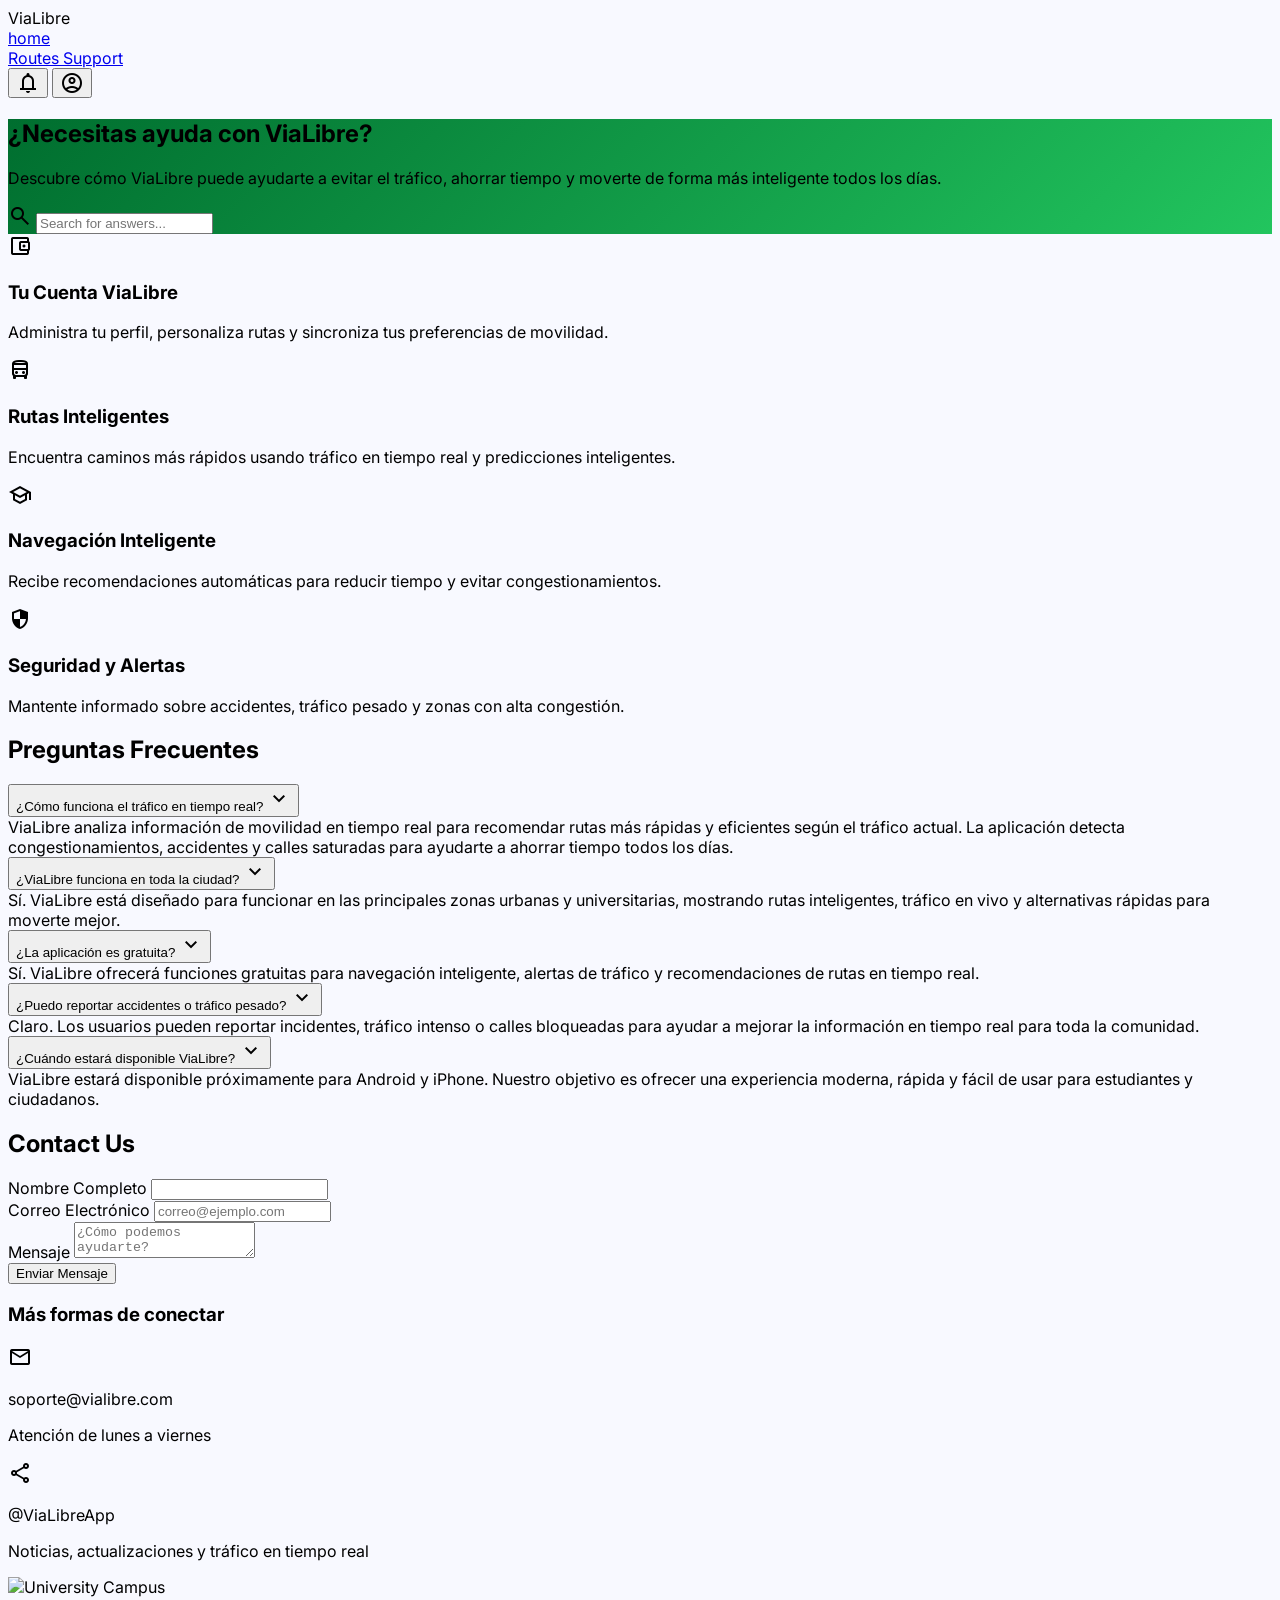
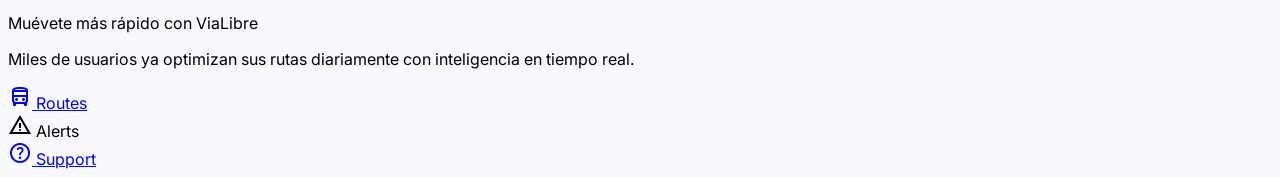
==== support.html @ be41a85f "Listo con netfli" ====
<!DOCTYPE html>

<html class="light" lang="en" xmlns="http://www.w3.org/1999/html"><head>
  <meta charset="utf-8"/>
  <meta content="width=device-width, initial-scale=1.0" name="viewport"/>
  <title>Support - ViaLibre</title>
  <script src="https://cdn.tailwindcss.com?plugins=forms,container-queries"></script>
  <link href="https://fonts.googleapis.com/css2?family=Inter:wght@400;500;600;700&amp;display=swap" rel="stylesheet"/>
  <link href="https://fonts.googleapis.com/css2?family=Material+Symbols+Outlined:wght,FILL@100..700,0..1&amp;display=swap" rel="stylesheet"/>
  <link href="https://fonts.googleapis.com/css2?family=Material+Symbols+Outlined:wght,FILL@100..700,0..1&amp;display=swap" rel="stylesheet"/>
  <script id="tailwind-config">
    tailwind.config = {
      darkMode: "class",
      theme: {
        extend: {
          "colors": {
            "on-surface": "#0b1c30",
            "inverse-surface": "#213145",
            "error": "#ba1a1a",
            "primary-fixed-dim": "#4ae176",
            "surface-variant": "#d3e4fe",
            "on-tertiary": "#ffffff",
            "primary": "#006e2f",
            "inverse-on-surface": "#eaf1ff",
            "on-secondary-fixed": "#131b2e",
            "on-primary-container": "#004b1e",
            "inverse-primary": "#4ae176",
            "surface-container-low": "#eff4ff",
            "on-error-container": "#93000a",
            "secondary-container": "#dae2fd",
            "primary-fixed": "#6bff8f",
            "on-secondary": "#ffffff",
            "secondary-fixed-dim": "#bec6e0",
            "secondary": "#565e74",
            "on-secondary-fixed-variant": "#3f465c",
            "surface": "#f8f9ff",
            "surface-container-high": "#dce9ff",
            "on-tertiary-fixed": "#410001",
            "on-surface-variant": "#3d4a3d",
            "on-tertiary-fixed-variant": "#7f2a21",
            "on-secondary-container": "#5c647a",
            "on-background": "#0b1c30",
            "tertiary-fixed": "#ffdad5",
            "outline-variant": "#bccbb9",
            "error-container": "#ffdad6",
            "surface-container-highest": "#d3e4fe",
            "on-primary-fixed": "#002109",
            "on-error": "#ffffff",
            "background": "#f8f9ff",
            "tertiary": "#9e4036",
            "on-primary-fixed-variant": "#005321",
            "tertiary-container": "#ff8b7c",
            "outline": "#6d7b6c",
            "surface-container": "#e5eeff",
            "surface-bright": "#f8f9ff",
            "surface-dim": "#cbdbf5",
            "on-primary": "#ffffff",
            "surface-tint": "#006e2f",
            "surface-container-lowest": "#ffffff",
            "tertiary-fixed-dim": "#ffb4a9",
            "secondary-fixed": "#dae2fd",
            "primary-container": "#22c55e",
            "on-tertiary-container": "#76231b"
          },
          "borderRadius": {
            "DEFAULT": "0.25rem",
            "lg": "0.5rem",
            "xl": "0.75rem",
            "full": "9999px"
          },
          "spacing": {
            "xl": "32px",
            "container-margin": "16px",
            "gutter": "12px",
            "unit": "4px",
            "lg": "24px",
            "xs": "4px",
            "md": "16px",
            "sm": "8px"
          },
          "fontFamily": {
            "headline-md": ["Inter"],
            "label-md": ["Inter"],
            "body-sm": ["Inter"],
            "body-lg": ["Inter"],
            "headline-lg": ["Inter"],
            "label-bold": ["Inter"]
          },
          "fontSize": {
            "headline-md": ["20px", {"lineHeight": "28px", "fontWeight": "600"}],
            "label-md": ["12px", {"lineHeight": "16px", "fontWeight": "500"}],
            "body-sm": ["14px", {"lineHeight": "20px", "fontWeight": "400"}],
            "body-lg": ["16px", {"lineHeight": "24px", "fontWeight": "400"}],
            "headline-lg": ["24px", {"lineHeight": "32px", "fontWeight": "700"}],
            "label-bold": ["12px", {"lineHeight": "16px", "letterSpacing": "0.05em", "fontWeight": "700"}]
          }
        },
      },
    }
  </script>
  <style>
    .material-symbols-outlined {
      font-variation-settings: 'FILL' 0, 'wght' 400, 'GRAD' 0, 'opsz' 24;
    }
    body {
      font-family: 'Inter', sans-serif;
      background-color: #f8f9ff;
    }
    .hero-gradient {
      background: linear-gradient(135deg, #006e2f 0%, #22c55e 100%);
    }
  </style>
</head>
<body class="bg-background text-on-surface">
<!-- TopAppBar -->
<header class="fixed top-0 left-0 w-full z-50 flex justify-between items-center px-container-margin h-16 bg-surface dark:bg-on-surface shadow-sm">
  <div class="flex items-center gap-md">
    <span class="font-headline-lg text-headline-lg font-bold text-primary dark:text-primary-fixed-dim">ViaLibre</span>
  </div>
  <div class="flex items-center gap-lg">
    <a
      class="text-on-surface-variant dark:text-outline-variant hover:bg-surface-container-low transition-colors px-md py-sm rounded-lg"
      href="index.html"
    >
      home
    </a>

    <div class="hidden md:flex items-center gap-md">
      <a
        class="text-on-surface-variant dark:text-outline-variant hover:bg-surface-container-low transition-colors px-md py-sm rounded-lg"
        href="https://sistema-monitoreo-trafico.vercel.app/"
        target="_blank"
      >
        Routes
      </a>



      <a
        class="text-primary dark:text-primary-fixed-dim font-bold hover:bg-surface-container-low transition-colors px-md py-sm rounded-lg"
        href="support.html"
      >
        Support
      </a>
    </div>
    <div class="flex items-center gap-sm">
      <button class="material-symbols-outlined p-sm text-on-surface hover:bg-surface-container-low rounded-full transition-colors active:scale-95">notifications</button>
      <button class="material-symbols-outlined p-sm text-on-surface hover:bg-surface-container-low rounded-full transition-colors active:scale-95">account_circle</button>
    </div>
  </div>
</header>
<main class="pt-16 pb-24">
  <!-- Hero Section -->
  <section class="hero-gradient text-white py-xl px-container-margin flex flex-col items-center justify-center text-center">
    <div class="max-w-3xl w-full">
      <h1 class="font-headline-lg text-4xl mb-md">¿Necesitas ayuda con ViaLibre?</h1>
      <p class="text-body-lg mb-lg opacity-90">Descubre cómo ViaLibre puede ayudarte a evitar el tráfico, ahorrar tiempo y moverte de forma más inteligente todos los días.
      </p>
      <div class="relative w-full max-w-xl mx-auto">
        <span class="material-symbols-outlined absolute left-4 top-1/2 -translate-y-1/2 text-on-surface-variant">search</span>
        <input class="w-full pl-12 pr-4 py-4 rounded-xl bg-white text-on-surface border-none focus:ring-2 focus:ring-primary-container shadow-lg" placeholder="Search for answers..." type="text"/>
      </div>
    </div>
  </section>
  <div class="max-w-6xl mx-auto px-container-margin mt-xl">
    <!-- FAQ Categories Grid -->
    <div class="grid grid-cols-1 md:grid-cols-2 lg:grid-cols-4 gap-md mb-xl">
      <div class="bg-white p-lg rounded-xl border border-outline-variant shadow-sm hover:shadow-md transition-all cursor-pointer group">
        <span class="material-symbols-outlined text-primary text-4xl mb-md block group-hover:scale-110 transition-transform">account_balance_wallet</span>
        <h3 class="font-headline-md text-headline-md mb-xs">
          Tu Cuenta ViaLibre
        </h3>

        <p class="text-body-sm text-on-surface-variant">
          Administra tu perfil, personaliza rutas y sincroniza tus preferencias de movilidad.
        </p>
      </div>
      <div class="bg-white p-lg rounded-xl border border-outline-variant shadow-sm hover:shadow-md transition-all cursor-pointer group">
        <span class="material-symbols-outlined text-primary text-4xl mb-md block group-hover:scale-110 transition-transform">directions_bus</span>
        <h3 class="font-headline-md text-headline-md mb-xs">
          Rutas Inteligentes
        </h3>

        <p class="text-body-sm text-on-surface-variant">
          Encuentra caminos más rápidos usando tráfico en tiempo real y predicciones inteligentes.
        </p>
      </div>
      <div class="bg-white p-lg rounded-xl border border-outline-variant shadow-sm hover:shadow-md transition-all cursor-pointer group">
        <span class="material-symbols-outlined text-primary text-4xl mb-md block group-hover:scale-110 transition-transform">school</span>
        <h3 class="font-headline-md text-headline-md mb-xs">
          Navegación Inteligente
        </h3>

        <p class="text-body-sm text-on-surface-variant">
          Recibe recomendaciones automáticas para reducir tiempo y evitar congestionamientos.
        </p>
      </div>
      <div class="bg-white p-lg rounded-xl border border-outline-variant shadow-sm hover:shadow-md transition-all cursor-pointer group">
        <span class="material-symbols-outlined text-primary text-4xl mb-md block group-hover:scale-110 transition-transform">security</span>
        <h3 class="font-headline-md text-headline-md mb-xs">
          Seguridad y Alertas
        </h3>

        <p class="text-body-sm text-on-surface-variant">
          Mantente informado sobre accidentes, tráfico pesado y zonas con alta congestión.
        </p>
      </div>
    </div>
    <div class="grid grid-cols-1 lg:grid-cols-3 gap-xl">

      <!-- Preguntas Frecuentes -->
      <div class="lg:col-span-2 space-y-md">

        <h2 class="font-headline-lg text-headline-lg mb-lg">
          Preguntas Frecuentes
        </h2>

        <!-- FAQ 1 -->
        <div class="bg-white border border-outline-variant rounded-xl overflow-hidden shadow-sm">
          <button onclick="toggleFaq(1)" class="w-full flex justify-between items-center p-md text-left hover:bg-surface-container-low transition-colors">
        <span class="font-body-lg font-semibold">
          ¿Cómo funciona el tráfico en tiempo real?
        </span>

            <span id="icon-1" class="material-symbols-outlined transition-transform">
          expand_more
        </span>
          </button>

          <div id="faq-1" class="hidden p-md text-body-sm text-on-surface-variant border-t border-outline-variant bg-surface">
            ViaLibre analiza información de movilidad en tiempo real para recomendar rutas más rápidas y eficientes según el tráfico actual.
            La aplicación detecta congestionamientos, accidentes y calles saturadas para ayudarte a ahorrar tiempo todos los días.
          </div>
        </div>

        <!-- FAQ 2 -->
        <div class="bg-white border border-outline-variant rounded-xl overflow-hidden shadow-sm">
          <button onclick="toggleFaq(2)" class="w-full flex justify-between items-center p-md text-left hover:bg-surface-container-low transition-colors">
        <span class="font-body-lg font-semibold">
          ¿ViaLibre funciona en toda la ciudad?
        </span>

            <span id="icon-2" class="material-symbols-outlined transition-transform">
          expand_more
        </span>
          </button>

          <div id="faq-2" class="hidden p-md text-body-sm text-on-surface-variant border-t border-outline-variant bg-surface">
            Sí. ViaLibre está diseñado para funcionar en las principales zonas urbanas y universitarias,
            mostrando rutas inteligentes, tráfico en vivo y alternativas rápidas para moverte mejor.
          </div>
        </div>

        <!-- FAQ 3 -->
        <div class="bg-white border border-outline-variant rounded-xl overflow-hidden shadow-sm">
          <button onclick="toggleFaq(3)" class="w-full flex justify-between items-center p-md text-left hover:bg-surface-container-low transition-colors">
        <span class="font-body-lg font-semibold">
          ¿La aplicación es gratuita?
        </span>

            <span id="icon-3" class="material-symbols-outlined transition-transform">
          expand_more
        </span>
          </button>

          <div id="faq-3" class="hidden p-md text-body-sm text-on-surface-variant border-t border-outline-variant bg-surface">
            Sí. ViaLibre ofrecerá funciones gratuitas para navegación inteligente,
            alertas de tráfico y recomendaciones de rutas en tiempo real.
          </div>
        </div>

        <!-- FAQ 4 -->
        <div class="bg-white border border-outline-variant rounded-xl overflow-hidden shadow-sm">
          <button onclick="toggleFaq(4)" class="w-full flex justify-between items-center p-md text-left hover:bg-surface-container-low transition-colors">
        <span class="font-body-lg font-semibold">
          ¿Puedo reportar accidentes o tráfico pesado?
        </span>

            <span id="icon-4" class="material-symbols-outlined transition-transform">
          expand_more
        </span>
          </button>

          <div id="faq-4" class="hidden p-md text-body-sm text-on-surface-variant border-t border-outline-variant bg-surface">
            Claro. Los usuarios pueden reportar incidentes, tráfico intenso o calles bloqueadas
            para ayudar a mejorar la información en tiempo real para toda la comunidad.
          </div>
        </div>

        <!-- FAQ 5 -->
        <div class="bg-white border border-outline-variant rounded-xl overflow-hidden shadow-sm">
          <button onclick="toggleFaq(5)" class="w-full flex justify-between items-center p-md text-left hover:bg-surface-container-low transition-colors">
        <span class="font-body-lg font-semibold">
          ¿Cuándo estará disponible ViaLibre?
        </span>

            <span id="icon-5" class="material-symbols-outlined transition-transform">
          expand_more
        </span>
          </button>

          <div id="faq-5" class="hidden p-md text-body-sm text-on-surface-variant border-t border-outline-variant bg-surface">
            ViaLibre estará disponible próximamente para Android y iPhone.
            Nuestro objetivo es ofrecer una experiencia moderna, rápida y fácil de usar para estudiantes y ciudadanos.
          </div>
        </div>

      </div>
      <p></p>
      <p></p>
    </div>

    <script>
      function toggleFaq(id) {
        const content = document.getElementById(`faq-${id}`);
        const icon = document.getElementById(`icon-${id}`);

        content.classList.toggle("hidden");

        icon.classList.toggle("rotate-180");
      }


    </script>
      <!-- Contact Us Section -->
      <div class="space-y-lg">
        <div class="bg-white p-lg rounded-xl border border-outline-variant shadow-lg">
          <h2 class="font-headline-lg text-headline-lg mb-md">Contact Us</h2>
          <form class="space-y-md">
            <div>
              <label class="block font-label-bold text-on-surface-variant mb-xs"> Nombre Completo</label>
              <input class="w-full bg-[#f1f5f9] border-none rounded-lg p-sm focus:ring-2 focus:ring-primary" pplaceholder="Tu nombre" type="text"/>
            </div>
            <div>
              <label class="block font-label-bold text-on-surface-variant mb-xs">Correo Electrónico</label>
              <input class="w-full bg-[#f1f5f9] border-none rounded-lg p-sm focus:ring-2 focus:ring-primary" placeholder="correo@ejemplo.com" type="email"/>
            </div>
            <div>
              <label class="block font-label-bold text-on-surface-variant mb-xs">Mensaje</label>
              <textarea class="w-full bg-[#f1f5f9] border-none rounded-lg p-sm h-32 focus:ring-2 focus:ring-primary" placeholder="¿Cómo podemos ayudarte?"></textarea>
            </div>
            <button class="w-full bg-primary-container text-on-primary-container font-headline-md py-md rounded-xl hover:opacity-90 active:scale-95 transition-all">
              Enviar Mensaje
            </button>
          </form>
        </div>
        <div class="bg-surface-container p-md rounded-xl space-y-md">
          <h3 class="font-label-bold text-on-surface-variant uppercase tracking-wider"> Más formas de conectar</h3>
          <div class="flex items-center gap-md">
            <div class="w-10 h-10 bg-white rounded-full flex items-center justify-center shadow-sm">
              <span class="material-symbols-outlined text-primary">mail</span>
            </div>
            <div>
              <p class="font-body-lg font-semibold">soporte@vialibre.com</p>
              <p class="text-body-sm text-on-surface-variant">Atención de lunes a viernes</p>
            </div>
          </div>
          <div class="flex items-center gap-md">
            <div class="w-10 h-10 bg-white rounded-full flex items-center justify-center shadow-sm">
              <span class="material-symbols-outlined text-primary">share</span>
            </div>
            <div>
              <p class="font-body-lg font-semibold">@ViaLibreApp
              </p>
              <p class="text-body-sm text-on-surface-variant"> Noticias, actualizaciones y tráfico en tiempo real
              </p>
            </div>
          </div>
        </div>
      </div>
    </div>
    <!-- Visual Decorative Section -->
    <div class="mt-xl h-64 rounded-xl overflow-hidden relative">
      <img alt="University Campus" class="w-full h-full object-cover grayscale opacity-20" data-alt="A serene, wide-angle shot of a modern university campus featuring clean white architectural lines and lush green lawns under a bright, high-key midday sun. The visual style is professional and corporate, emphasizing structured reliability and open academic spaces. The lighting is soft and airy, creating a light-mode aesthetic that complements the primary green and white brand colors. The mood is calm, organized, and focused on institutional excellence." src="https://lh3.googleusercontent.com/aida-public/[base64]"/>
      <div class="absolute inset-0 flex flex-col items-center justify-center bg-gradient-to-t from-background to-transparent">
        <p class="font-headline-md text-primary">Muévete más rápido con ViaLibre
        </p>
        <p class="text-body-sm text-on-surface-variant">Miles de usuarios ya optimizan sus rutas diariamente con inteligencia en tiempo real.
        </p>
    </div>
  </div>
</main>
<!-- BottomNavBar (Mobile Only) -->
<nav class="md:hidden fixed bottom-0 left-0 w-full z-50 flex justify-around items-center bg-surface-container-lowest dark:bg-inverse-surface pb-safe pt-2 px-container-margin border-t border-outline-variant shadow-lg">
  <a
    href="https://sistema-monitoreo-trafico.vercel.app/"
    target="_blank"
    class="flex flex-col items-center justify-center text-on-surface-variant dark:text-outline-variant px-4 py-1 hover:bg-surface-variant transition-all active:scale-90"
  >
    <span class="material-symbols-outlined">directions_bus</span>
    <span class="font-label-md text-label-md">Routes</span>
  </a>

  <div class="flex flex-col items-center justify-center text-on-surface-variant dark:text-outline-variant px-4 py-1 hover:bg-surface-variant transition-all active:scale-90">
    <span class="material-symbols-outlined">warning</span>
    <span class="font-label-md text-label-md">Alerts</span>
  </div>

  <a
    href="support.html"
    class="flex flex-col items-center justify-center bg-primary-container dark:bg-on-primary-fixed-variant text-on-primary-container dark:text-primary-fixed rounded-full px-4 py-1 active:scale-90"
  >
    <span class="material-symbols-outlined">help_outline</span>
    <span class="font-label-md text-label-md">Support</span>
  </a>
</nav>
</body></html>
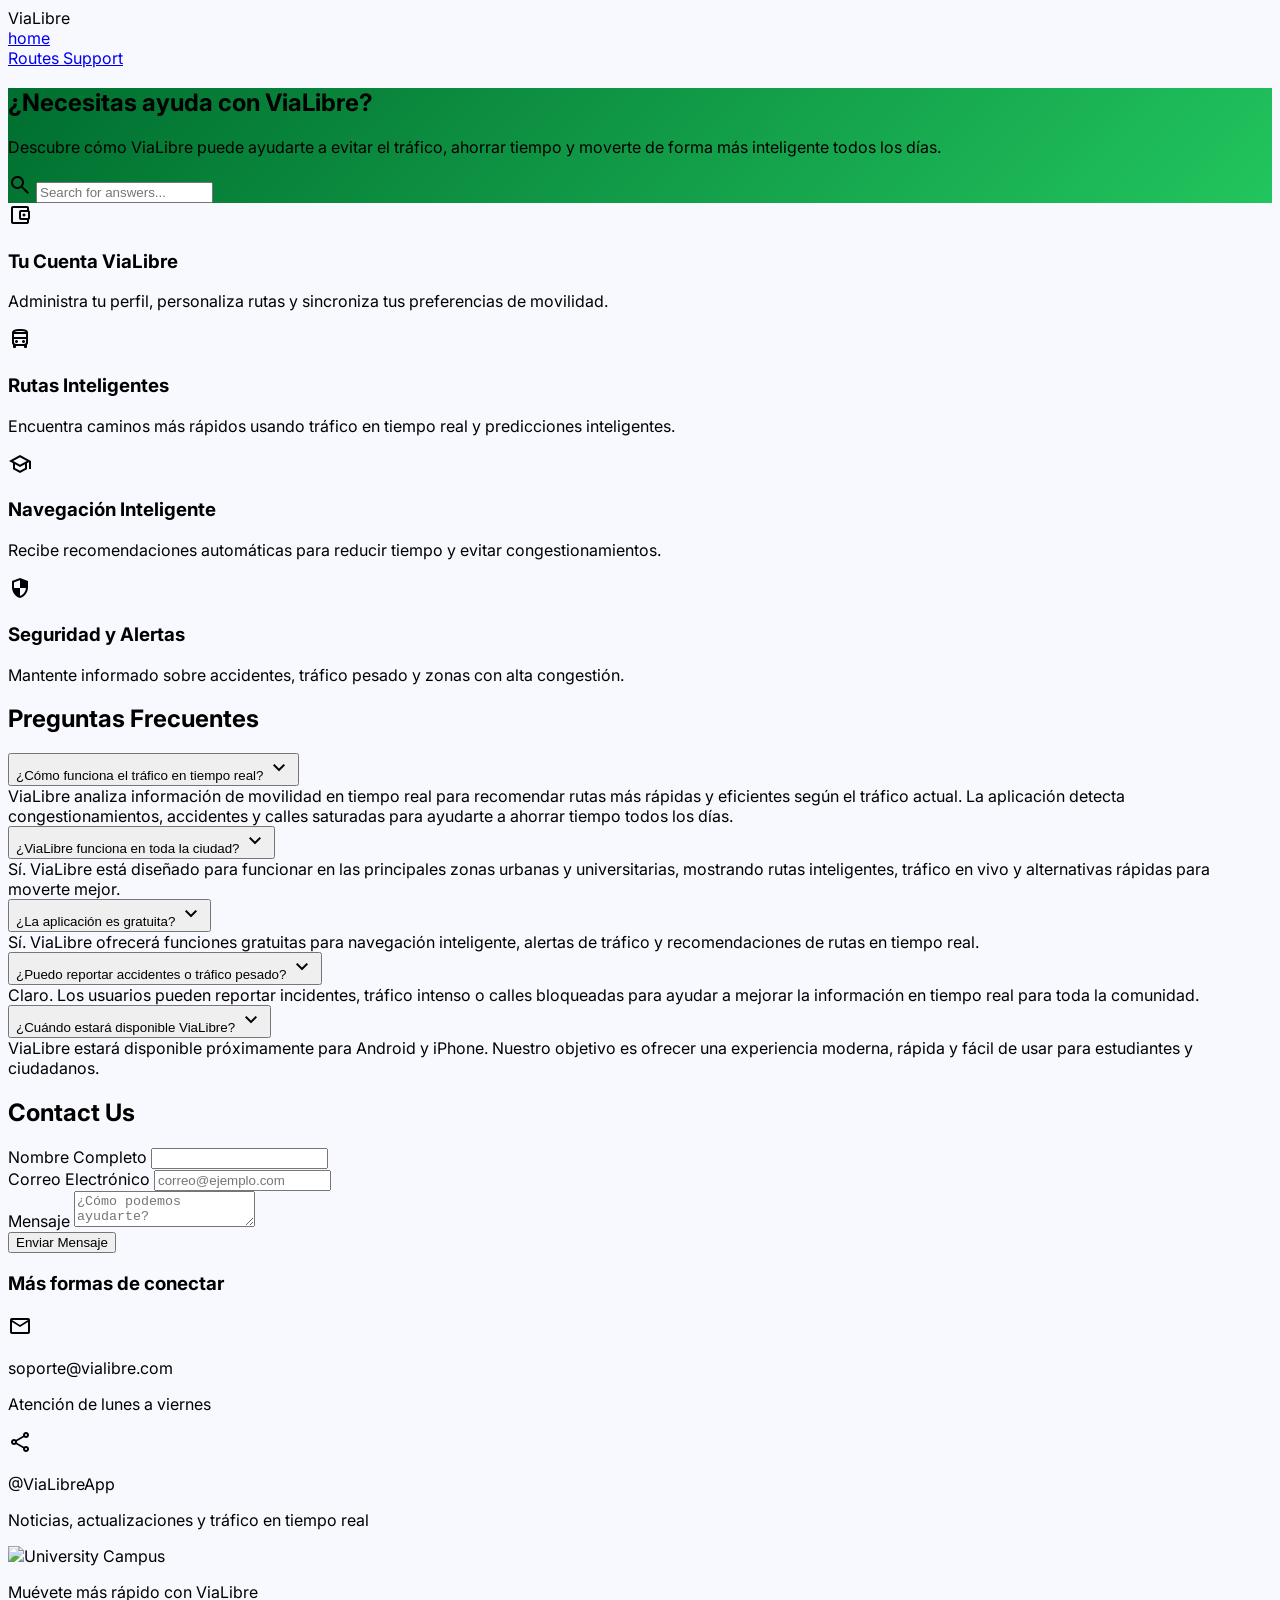
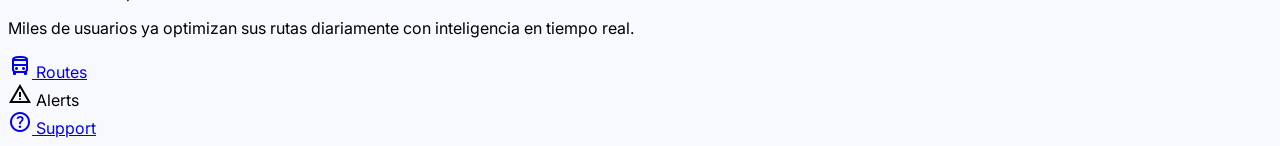
==== commit a81441a1: "Listo" ====
--- a/support.html
+++ b/support.html
@@ -143,10 +143,6 @@
         Support
       </a>
     </div>
-    <div class="flex items-center gap-sm">
-      <button class="material-symbols-outlined p-sm text-on-surface hover:bg-surface-container-low rounded-full transition-colors active:scale-95">notifications</button>
-      <button class="material-symbols-outlined p-sm text-on-surface hover:bg-surface-container-low rounded-full transition-colors active:scale-95">account_circle</button>
-    </div>
   </div>
 </header>
 <main class="pt-16 pb-24">
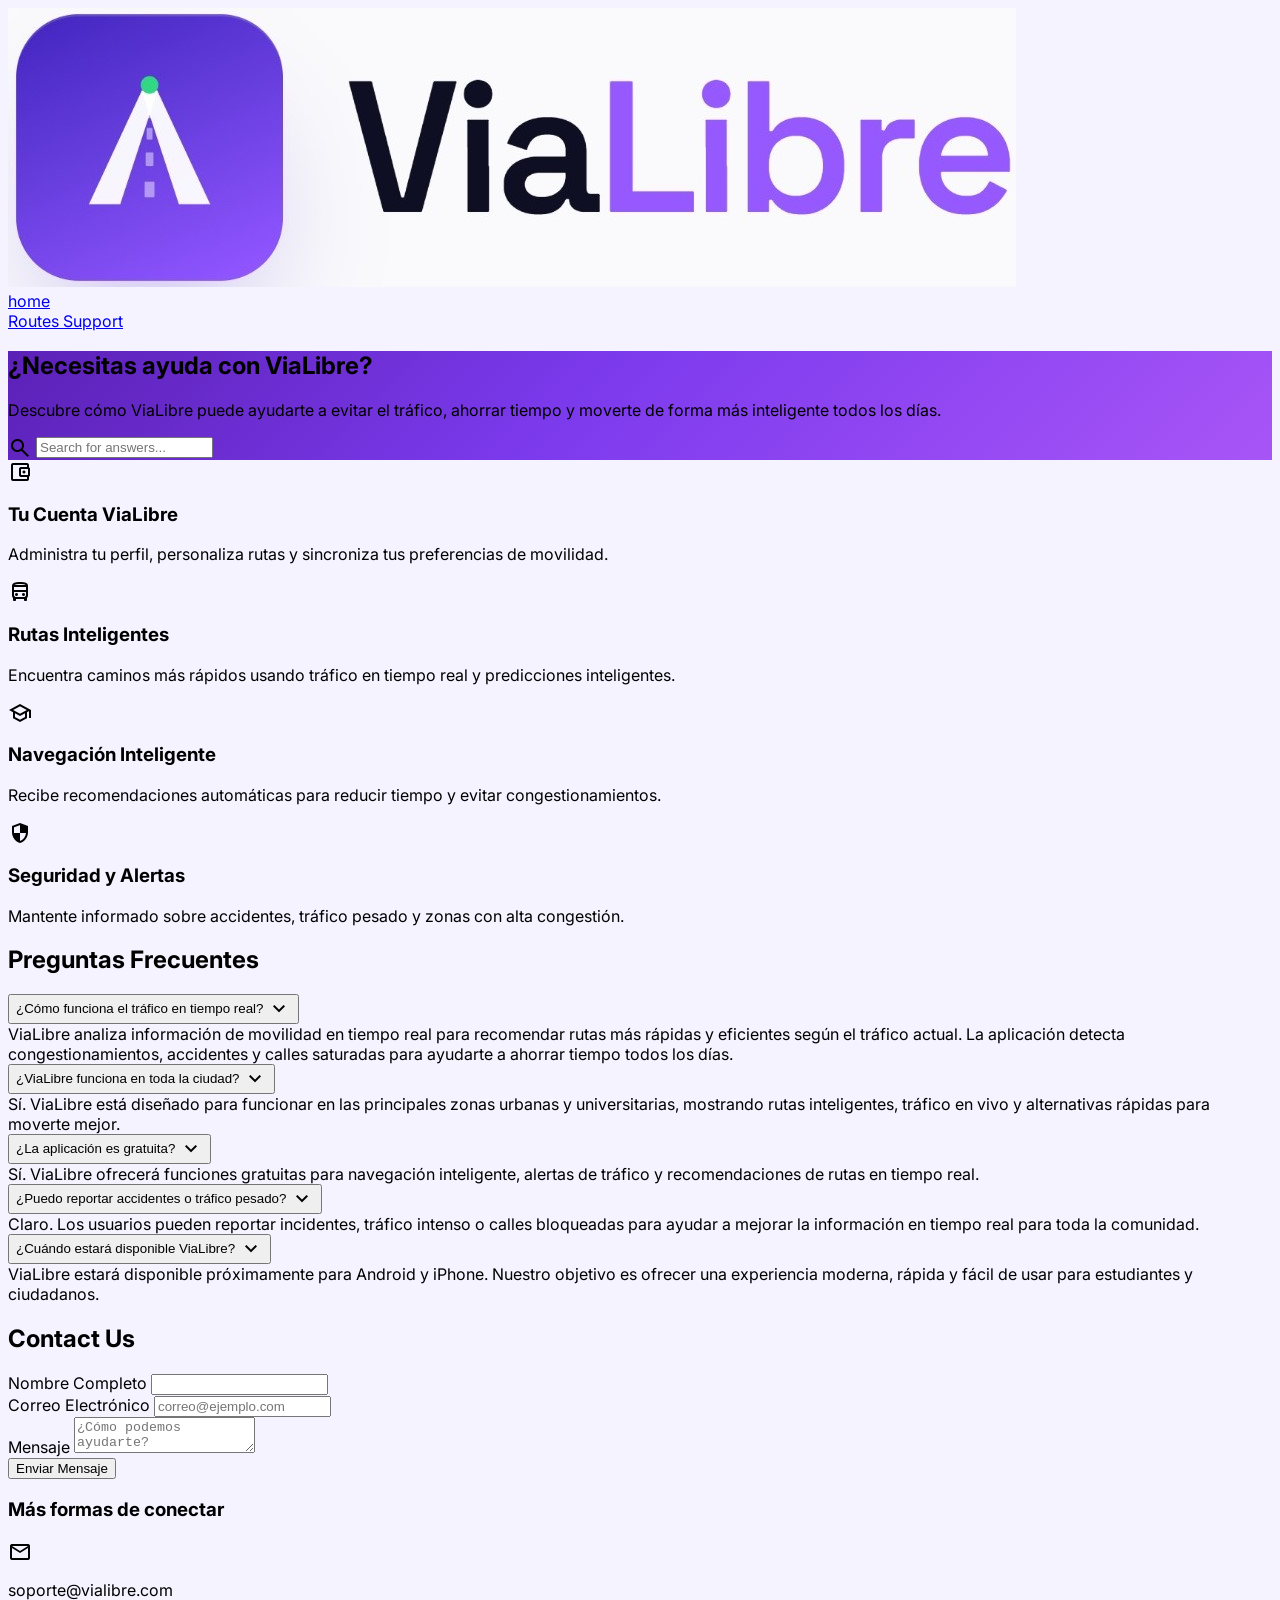
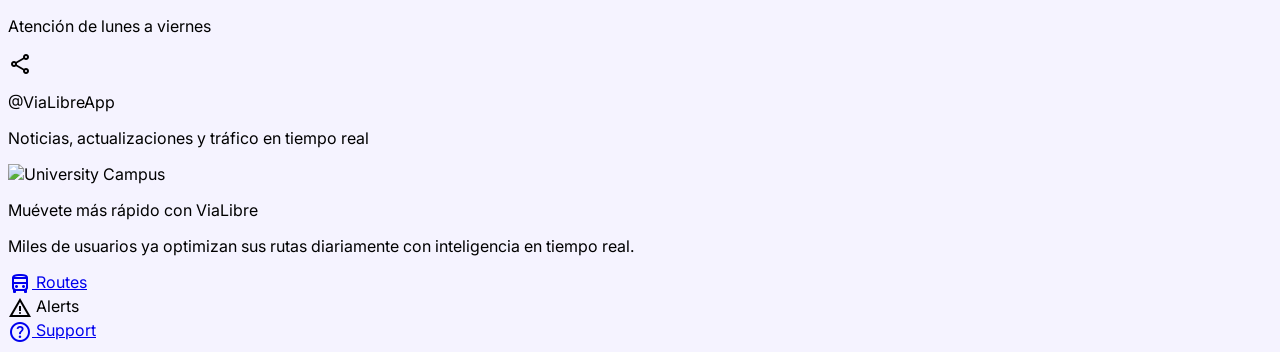
==== commit 8f013133: "Listo" ====
--- a/support.html
+++ b/support.html
@@ -14,53 +14,49 @@
       theme: {
         extend: {
           "colors": {
-            "on-surface": "#0b1c30",
-            "inverse-surface": "#213145",
-            "error": "#ba1a1a",
-            "primary-fixed-dim": "#4ae176",
-            "surface-variant": "#d3e4fe",
-            "on-tertiary": "#ffffff",
-            "primary": "#006e2f",
-            "inverse-on-surface": "#eaf1ff",
-            "on-secondary-fixed": "#131b2e",
-            "on-primary-container": "#004b1e",
-            "inverse-primary": "#4ae176",
-            "surface-container-low": "#eff4ff",
-            "on-error-container": "#93000a",
-            "secondary-container": "#dae2fd",
-            "primary-fixed": "#6bff8f",
+            "primary": "#7c3aed",
+            "primary-container": "#a855f7",
+            "primary-fixed-dim": "#8b5cf6",
+            "primary-fixed": "#c4b5fd",
+
+            "background": "#f5f3ff",
+            "surface": "#ffffff",
+            "surface-dim": "#ede9fe",
+            "surface-bright": "#faf5ff",
+
+            "surface-container": "#f3e8ff",
+            "surface-container-low": "#faf5ff",
+            "surface-container-high": "#e9d5ff",
+            "surface-container-highest": "#ddd6fe",
+
+            "on-background": "#111827",
+            "on-surface": "#111827",
+            "on-surface-variant": "#6b7280",
+
+            "secondary": "#6d28d9",
+            "secondary-container": "#ddd6fe",
+            "secondary-fixed": "#c4b5fd",
+            "secondary-fixed-dim": "#8b5cf6",
+
+            "outline": "#c4b5fd",
+            "outline-variant": "#ddd6fe",
+
+            "inverse-primary": "#c084fc",
+            "inverse-surface": "#1f2937",
+            "inverse-on-surface": "#f9fafb",
+
+            "tertiary": "#22c55e",
+            "tertiary-container": "#bbf7d0",
+
+            "error": "#ef4444",
+            "error-container": "#fee2e2",
+
+            "on-primary": "#ffffff",
+            "on-primary-container": "#ffffff",
             "on-secondary": "#ffffff",
-            "secondary-fixed-dim": "#bec6e0",
-            "secondary": "#565e74",
-            "on-secondary-fixed-variant": "#3f465c",
-            "surface": "#f8f9ff",
-            "surface-container-high": "#dce9ff",
-            "on-tertiary-fixed": "#410001",
-            "on-surface-variant": "#3d4a3d",
-            "on-tertiary-fixed-variant": "#7f2a21",
-            "on-secondary-container": "#5c647a",
-            "on-background": "#0b1c30",
-            "tertiary-fixed": "#ffdad5",
-            "outline-variant": "#bccbb9",
-            "error-container": "#ffdad6",
-            "surface-container-highest": "#d3e4fe",
-            "on-primary-fixed": "#002109",
+            "on-secondary-container": "#4c1d95",
             "on-error": "#ffffff",
-            "background": "#f8f9ff",
-            "tertiary": "#9e4036",
-            "on-primary-fixed-variant": "#005321",
-            "tertiary-container": "#ff8b7c",
-            "outline": "#6d7b6c",
-            "surface-container": "#e5eeff",
-            "surface-bright": "#f8f9ff",
-            "surface-dim": "#cbdbf5",
-            "on-primary": "#ffffff",
-            "surface-tint": "#006e2f",
-            "surface-container-lowest": "#ffffff",
-            "tertiary-fixed-dim": "#ffb4a9",
-            "secondary-fixed": "#dae2fd",
-            "primary-container": "#22c55e",
-            "on-tertiary-container": "#76231b"
+            "on-error-container": "#991b1b"
           },
           "borderRadius": {
             "DEFAULT": "0.25rem",
@@ -69,30 +65,30 @@
             "full": "9999px"
           },
           "spacing": {
+            "sm": "8px",
+            "lg": "24px",
+            "md": "16px",
             "xl": "32px",
-            "container-margin": "16px",
             "gutter": "12px",
+            "xs": "4px",
             "unit": "4px",
-            "lg": "24px",
-            "xs": "4px",
-            "md": "16px",
-            "sm": "8px"
+            "container-margin": "16px"
           },
           "fontFamily": {
+            "label-bold": ["Inter"],
+            "label-md": ["Inter"],
+            "headline-lg": ["Inter"],
+            "body-sm": ["Inter"],
             "headline-md": ["Inter"],
-            "label-md": ["Inter"],
-            "body-sm": ["Inter"],
-            "body-lg": ["Inter"],
-            "headline-lg": ["Inter"],
-            "label-bold": ["Inter"]
+            "body-lg": ["Inter"]
           },
           "fontSize": {
+            "label-bold": ["12px", {"lineHeight": "16px", "letterSpacing": "0.05em", "fontWeight": "700"}],
+            "label-md": ["12px", {"lineHeight": "16px", "fontWeight": "500"}],
+            "headline-lg": ["24px", {"lineHeight": "32px", "fontWeight": "700"}],
+            "body-sm": ["14px", {"lineHeight": "20px", "fontWeight": "400"}],
             "headline-md": ["20px", {"lineHeight": "28px", "fontWeight": "600"}],
-            "label-md": ["12px", {"lineHeight": "16px", "fontWeight": "500"}],
-            "body-sm": ["14px", {"lineHeight": "20px", "fontWeight": "400"}],
-            "body-lg": ["16px", {"lineHeight": "24px", "fontWeight": "400"}],
-            "headline-lg": ["24px", {"lineHeight": "32px", "fontWeight": "700"}],
-            "label-bold": ["12px", {"lineHeight": "16px", "letterSpacing": "0.05em", "fontWeight": "700"}]
+            "body-lg": ["16px", {"lineHeight": "24px", "fontWeight": "400"}]
           }
         },
       },
@@ -101,21 +97,50 @@
   <style>
     .material-symbols-outlined {
       font-variation-settings: 'FILL' 0, 'wght' 400, 'GRAD' 0, 'opsz' 24;
-    }
+      display: inline-block;
+      vertical-align: middle;
+    }
+
     body {
       font-family: 'Inter', sans-serif;
-      background-color: #f8f9ff;
-    }
-    .hero-gradient {
-      background: linear-gradient(135deg, #006e2f 0%, #22c55e 100%);
+      background: #f5f3ff;
+    }
+
+    /* NUEVA PALETA */
+    :root{
+      --violet-primary:#7c3aed;
+      --violet-dark:#5b21b6;
+      --violet-light:#a855f7;
+      --violet-soft:#ede9fe;
+      --violet-bg:#f5f3ff;
+      --dark:#111827;
+    }
+
+    .hero-gradient{
+      background: linear-gradient(
+        135deg,
+        #5b21b6 0%,
+        #7c3aed 45%,
+        #a855f7 100%
+      );
+    }
+
+    .glass-card{
+      background: rgba(255,255,255,0.75);
+      backdrop-filter: blur(14px);
+      border: 1px solid rgba(255,255,255,0.3);
     }
   </style>
 </head>
 <body class="bg-background text-on-surface">
 <!-- TopAppBar -->
 <header class="fixed top-0 left-0 w-full z-50 flex justify-between items-center px-container-margin h-16 bg-surface dark:bg-on-surface shadow-sm">
-  <div class="flex items-center gap-md">
-    <span class="font-headline-lg text-headline-lg font-bold text-primary dark:text-primary-fixed-dim">ViaLibre</span>
+  <div class="flex items-center gap-3">
+    <img
+      src="img/logoNombre.jpg"
+      alt="ViaLibre"
+      class="h-10 w-auto object-contain"
+    />
   </div>
   <div class="flex items-center gap-lg">
     <a
